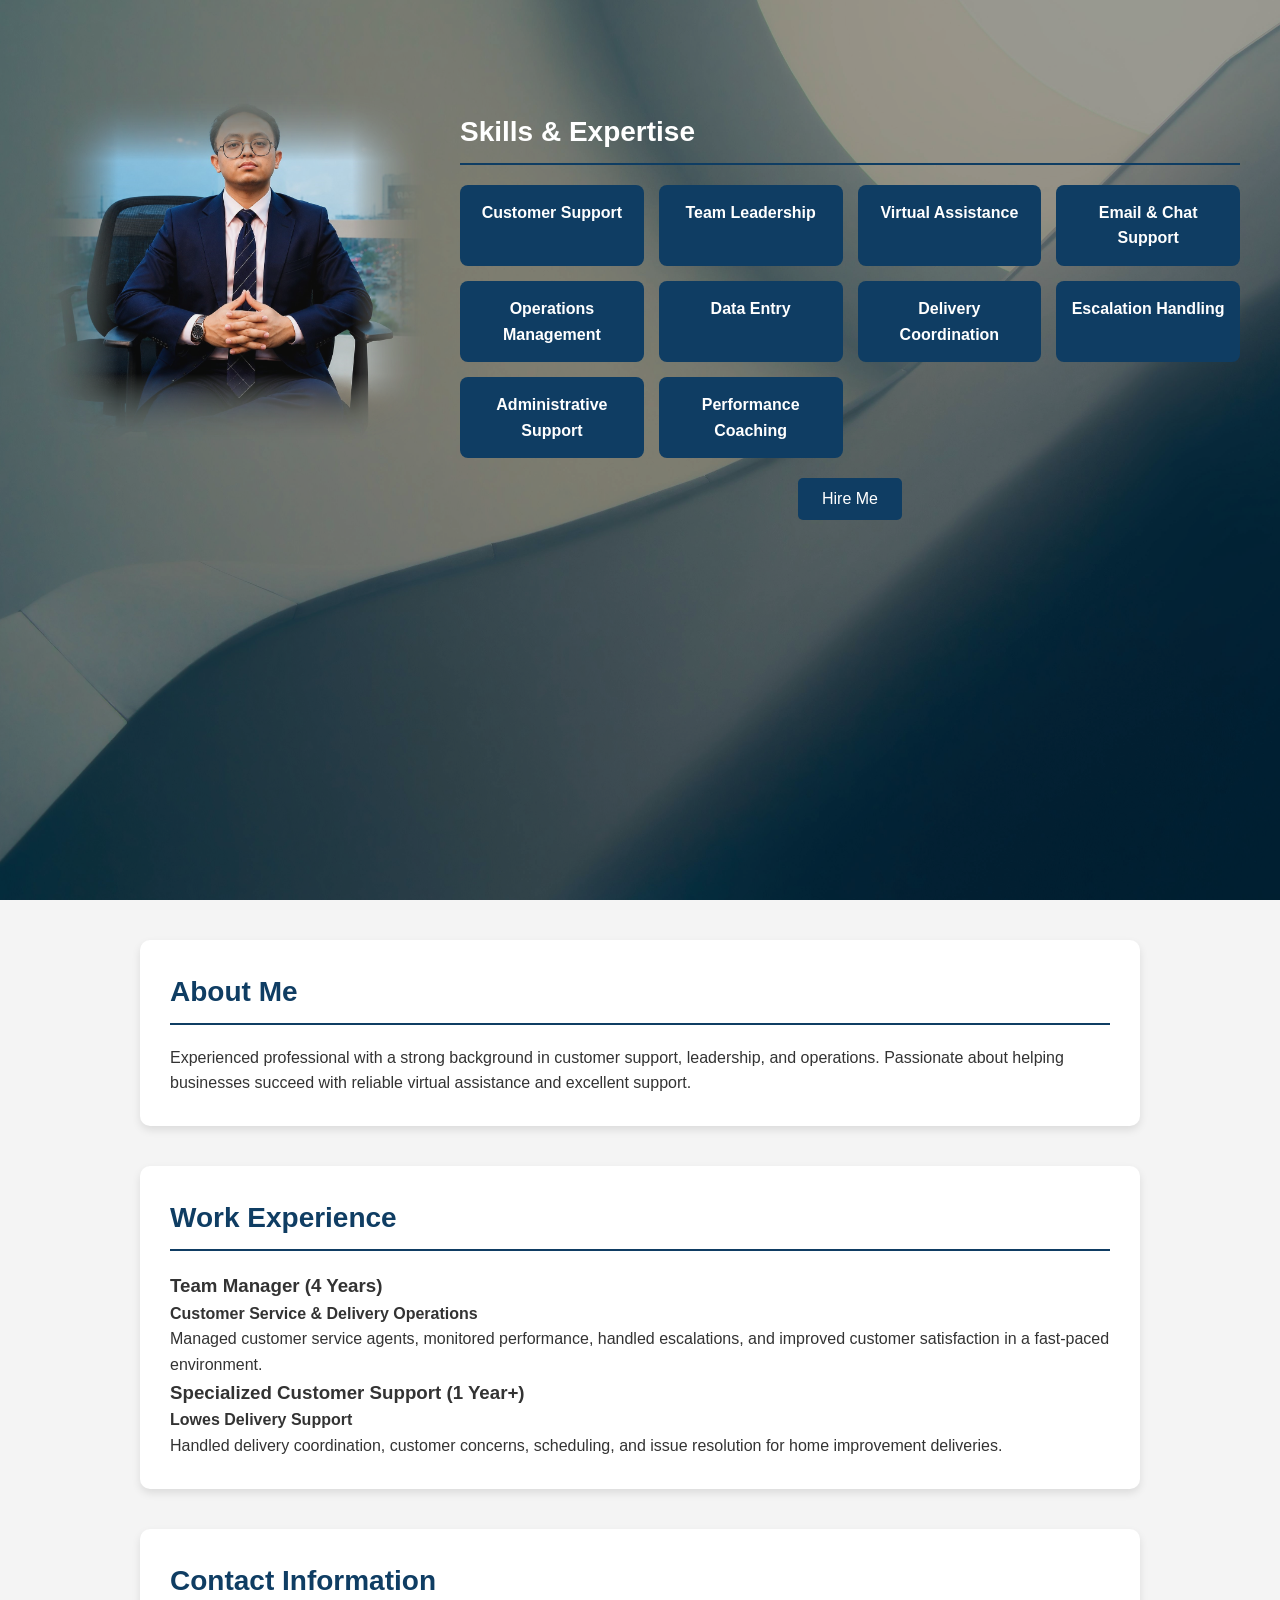
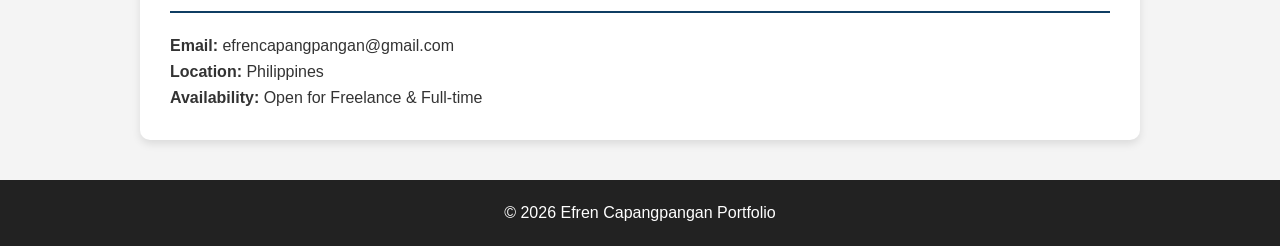
==== index.html @ 94d69461 "Update index.html" ====
<!DOCTYPE html>
<html lang="en">
<head>
  <meta charset="UTF-8" />
  <meta name="viewport" content="width=device-width, initial-scale=1.0"/>
  <title>Efren Capangpangan Portfolio</title>
  <style>
    /* Reset & Base Styles */
    * {
      box-sizing: border-box;
      margin: 0;
      padding: 0;
    }

    html {
      scroll-behavior: smooth;
    }

    body {
      font-family: 'Arial', sans-serif;
      color: #333;
      line-height: 1.6;
      background-color: #f4f4f4;
    }

    /* Hero / Banner Section with layout */
    .hero {
      background: url('pexels-jplenio-1103970.jpg') no-repeat center/cover;
      height: 100vh;
      display: flex;
      justify-content: center;
      align-items: center;
      padding: 20px;
      position: relative;
      color: #fff;
    }

    /* Overlay for text visibility */
    .hero::after {
      content: "";
      position: absolute;
      top: 0; left: 0; right: 0; bottom: 0;
      background: rgba(0, 0, 0, 0.4);
      z-index: 0;
    }

    /* Container inside hero for layout: image + skills */
    .hero-container {
      display: flex;
      width: 100%;
      max-width: 1200px;
      height: 80vh;
      align-items: flex-start;
      z-index: 1; /* above overlay */
    }

    /* Left: Profile image styling */
    .profile-left {
      flex: 1;
      display: flex;
      justify-content: center;
      align-items: center;
      overflow: hidden; /* clip the enlarged image if needed */
    }

    /* Updated profile image styles for fading borders on all sides and larger size */
    .profile-left img {
      width: 600px;
      max-width: 100%;
      height: auto;
      object-fit: cover;
      opacity: 0.9;
      transition: opacity 0.3s;
      
      /* Fade from all sides */
      mask-image: 
        linear-gradient(to bottom, transparent, black 20%, black 80%, transparent),
        linear-gradient(to right, transparent, black 20%, black 80%, transparent),
        linear-gradient(to top, transparent, black 20%, black 80%, transparent),
        linear-gradient(to left, transparent, black 20%, black 80%, transparent);
      mask-composite: intersect;
      -webkit-mask-image: 
        linear-gradient(to bottom, transparent, black 20%, black 80%, transparent),
        linear-gradient(to right, transparent, black 20%, black 80%, transparent),
        linear-gradient(to top, transparent, black 20%, black 80%, transparent),
        linear-gradient(to left, transparent, black 20%, black 80%, transparent);
      -webkit-mask-composite: intersect;
    }

    .profile-left img:hover {
      opacity: 1;
    }

    /* Right: Skills & Expertise */
    .expertise-right {
      flex: 2;
      padding-left: 30px;
      display: flex;
      flex-direction: column;
      justify-content: flex-start;
      margin-top: 20px;
    }

    .expertise-right h2 {
      font-size: 28px;
      margin-bottom: 20px;
      border-bottom: 2px solid #0f3d63;
      padding-bottom: 8px;
      color: #fff;
    }

    .skills {
      display: grid;
      grid-template-columns: repeat(auto-fit, minmax(150px, 1fr));
      gap: 15px;
    }

    .skill-box {
      background-color: #0f3d63;
      color: #fff;
      padding: 15px;
      border-radius: 8px;
      text-align: center;
      font-weight: bold;
      transition: background-color 0.3s;
    }
    .skill-box:hover {
      background-color: #1a5c7b;
    }

    /* Button styles */
    .hire-me-btn {
      margin-top: 20px;
      align-self: center;
      padding: 12px 24px;
      font-size: 16px;
      background-color: #0f3d63;
      color: #fff;
      border: none;
      border-radius: 5px;
      cursor: pointer;
      transition: background-color 0.3s;
    }

    .hire-me-btn:hover {
      background-color: #1a5c7b;
    }

    /* Responsive adjustments */
    @media(max-width: 768px) {
      .hero-container {
        flex-direction: column;
        align-items: center;
      }
      .expertise-right {
        padding-left: 0;
        margin-top: 20px;
        align-items: center;
      }
      .profile-left {
        margin-bottom: 20px;
      }
    }

    /* Sections styles (spacing & borders) */
section {
  max-width: 1000px;
  margin: 40px auto;
  background: #fff;
  padding: 30px;
  border-radius: 10px;
  box-shadow: 0 4px 8px rgba(0,0,0,0.1);
  position: relative;
  z-index: 1;
}

section h2 {
  margin-bottom: 20px;
  color: #0f3d63;
  font-size: 28px;
  border-bottom: 2px solid #0f3d63;
  padding-bottom: 8px;
  font-weight: bold;
}

/* Skills grid inside sections */
.skills {
  display: grid;
  grid-template-columns: repeat(auto-fit, minmax(150px, 1fr));
  gap: 15px;
}

.skill-box {
  background-color: #0f3d63;
  color: #fff;
  padding: 15px;
  border-radius: 8px;
  text-align: center;
  font-weight: bold;
  transition: background-color 0.3s;
}
.skill-box:hover {
  background-color: #1a5c7b;
}

/* Footer styles */
footer {
  background-color: #222;
  color: #fff;
  text-align: center;
  padding: 20px;
  margin-top: 40px;
}
</style>
</head>
<body>

<!-- Removed the top black header -->

<!-- Hero / Banner with layout -->
<div class="hero">
  <div class="hero-container">
    <!-- Left: Profile Picture -->
    <div class="profile-left">
      <img src="profile.jpg" alt="Efren Profile" />
    </div>
    <!-- Right: Skills & Expertise -->
    <div class="expertise-right">
      <h2>Skills & Expertise</h2>
      <div class="skills">
        <div class="skill-box">Customer Support</div>
        <div class="skill-box">Team Leadership</div>
        <div class="skill-box">Virtual Assistance</div>
        <div class="skill-box">Email & Chat Support</div>
        <div class="skill-box">Operations Management</div>
        <div class="skill-box">Data Entry</div>
        <div class="skill-box">Delivery Coordination</div>
        <div class="skill-box">Escalation Handling</div>
        <div class="skill-box">Administrative Support</div>
        <div class="skill-box">Performance Coaching</div>
      </div>
      <!-- Hire Me Button Centered -->
      <button class="hire-me-btn">Hire Me</button>
    </div>
  </div>
</div>

<!-- About Me -->
<section id="about">
  <h2>About Me</h2>
  <p>Experienced professional with a strong background in customer support, leadership, and operations. Passionate about helping businesses succeed with reliable virtual assistance and excellent support.</p>
</section>

<!-- Work Experience -->
<section id="experience">
  <h2>Work Experience</h2>
  <div class="experience">
    <h3>Team Manager (4 Years)</h3>
    <p><strong>Customer Service & Delivery Operations</strong></p>
    <p>Managed customer service agents, monitored performance, handled escalations, and improved customer satisfaction in a fast-paced environment.</p>
  </div>
  <div class="experience">
    <h3>Specialized Customer Support (1 Year+)</h3>
    <p><strong>Lowes Delivery Support</strong></p>
    <p>Handled delivery coordination, customer concerns, scheduling, and issue resolution for home improvement deliveries.</p>
  </div>
  <!-- Add more experiences as needed -->
</section>

<!-- Contact -->
<section id="contact">
  <h2>Contact Information</h2>
  <div class="contact-box">
    <p><strong>Email:</strong> efrencapangpangan@gmail.com</p>
    <p><strong>Location:</strong> Philippines</p>
    <p><strong>Availability:</strong> Open for Freelance & Full-time</p>
  </div>
</section>

<!-- Footer -->
<footer>
  <p>© 2026 Efren Capangpangan Portfolio</p>
</footer>

</body>
</html>
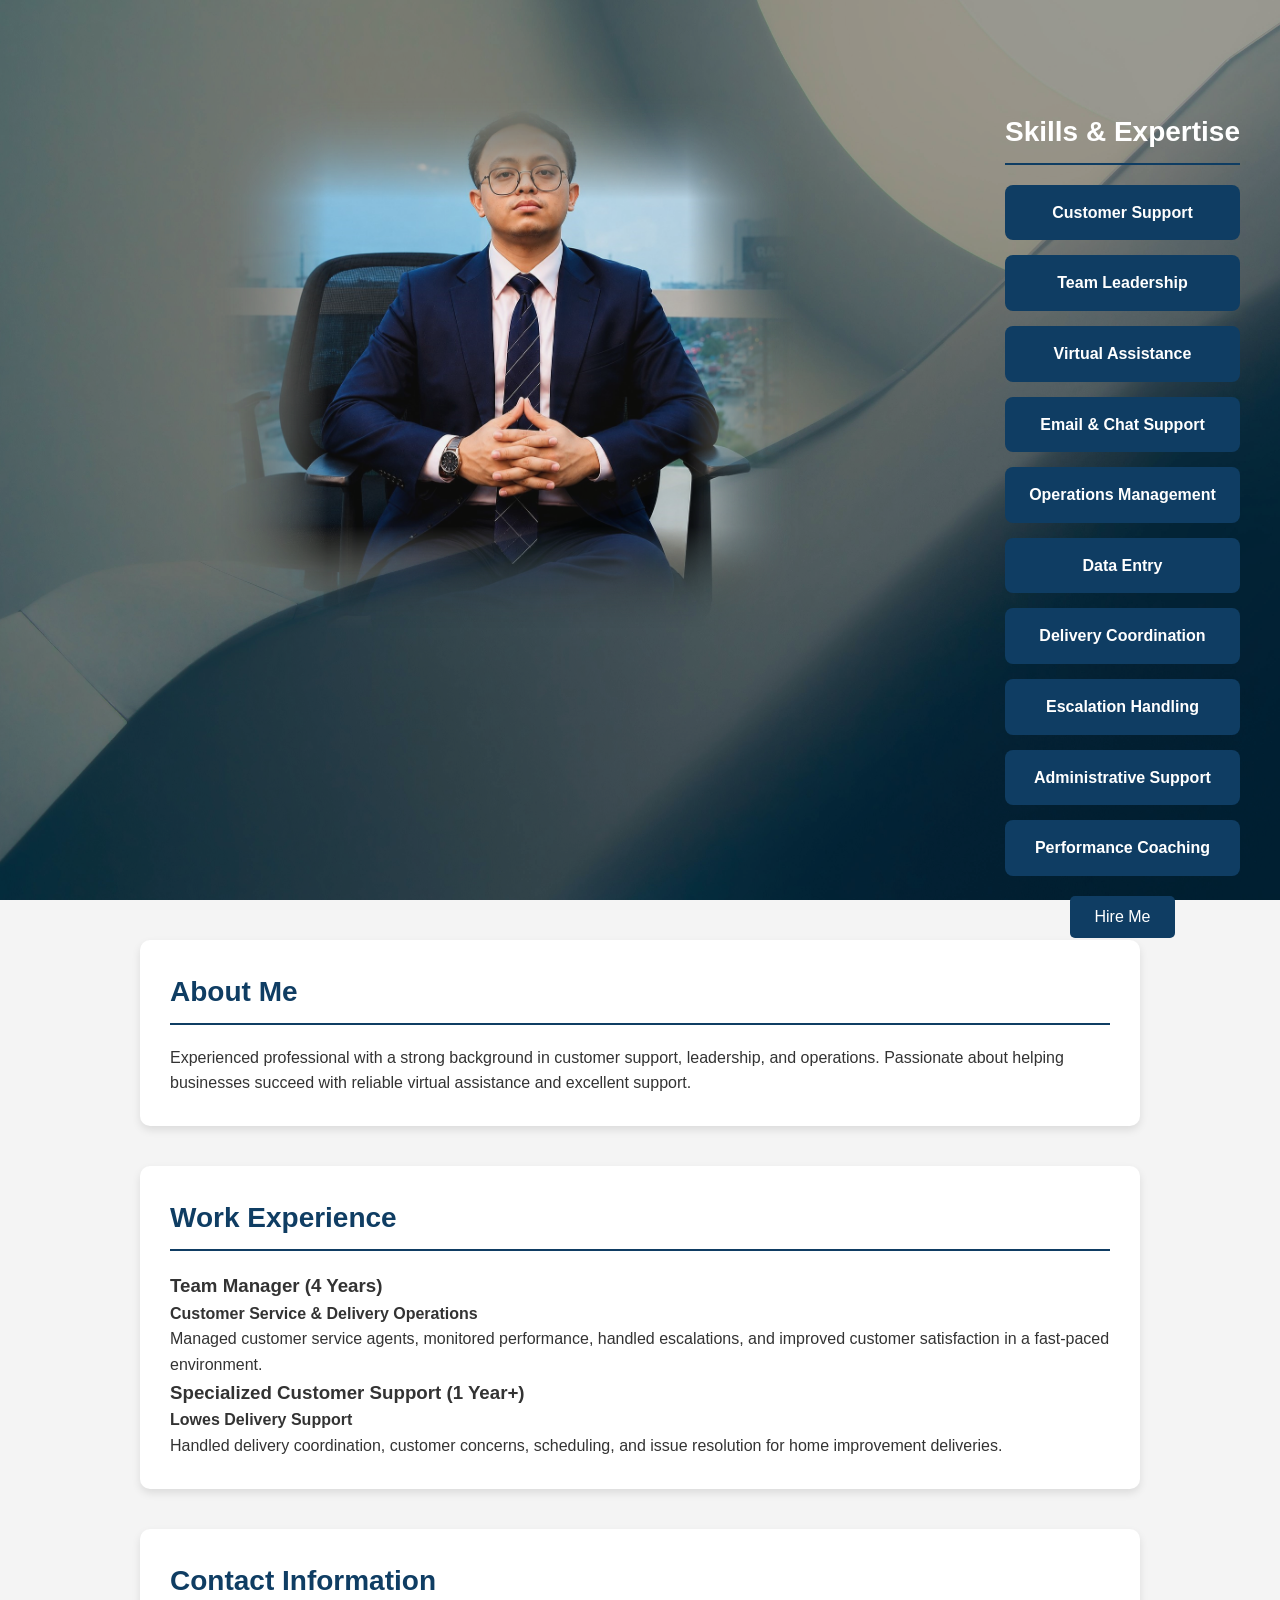
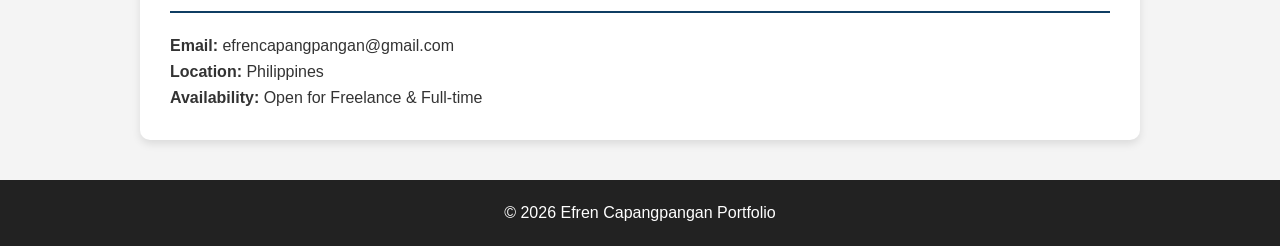
==== commit d1d0ed97: "Update index.html" ====
--- a/index.html
+++ b/index.html
@@ -91,14 +91,35 @@
       opacity: 1;
     }
 
-    /* Right: Skills & Expertise */
+    /* Right: Skills & Expertise with background fill */
     .expertise-right {
-      flex: 2;
+      position: relative;
       padding-left: 30px;
       display: flex;
       flex-direction: column;
       justify-content: flex-start;
       margin-top: 20px;
+      z-index: 1;
+      overflow: hidden;
+    }
+
+    /* The background fill for remaining space */
+    .background-fill {
+      position: absolute;
+      top: 0;
+      right: 0;
+      width: 50%; /* Adjust as needed */
+      height: 100%;
+      background-image: url('your-photo.jpg'); /* Replace with your photo path */
+      background-size: cover;
+      background-position: center;
+      z-index: 0; /* behind content */
+    }
+
+    /* Ensure content is above background fill */
+    .expertise-right > * {
+      position: relative;
+      z-index: 1;
     }
 
     .expertise-right h2 {
@@ -224,8 +245,9 @@
     <div class="profile-left">
       <img src="profile.jpg" alt="Efren Profile" />
     </div>
-    <!-- Right: Skills & Expertise -->
+    <!-- Right: Skills & Expertise with background fill -->
     <div class="expertise-right">
+      <div class="background-fill"></div>
       <h2>Skills & Expertise</h2>
       <div class="skills">
         <div class="skill-box">Customer Support</div>
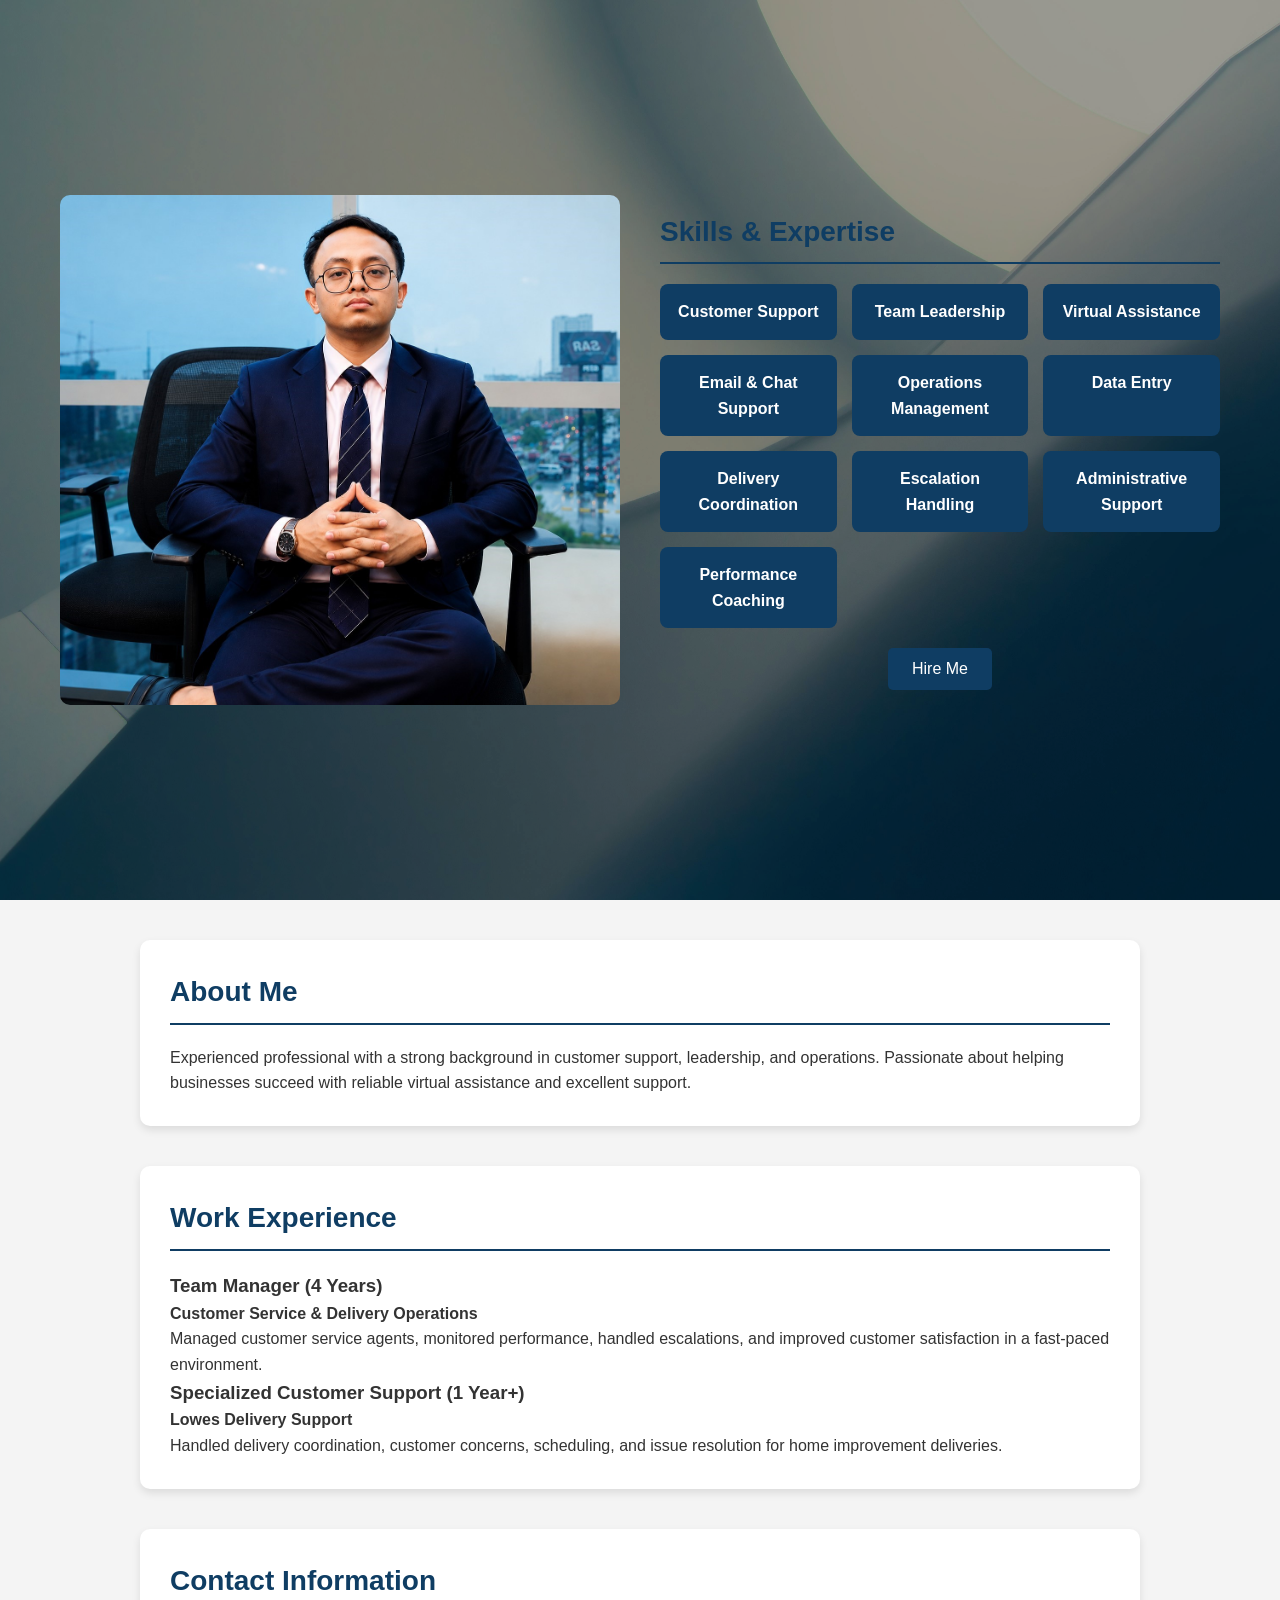
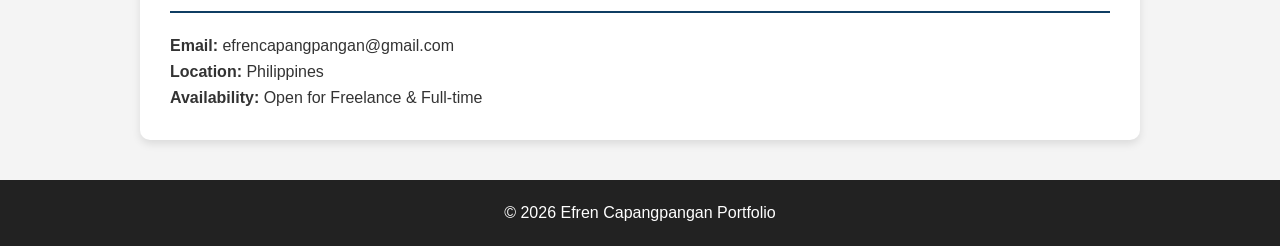
==== commit c69ac64d: "Update index.html" ====
--- a/index.html
+++ b/index.html
@@ -50,7 +50,7 @@
       width: 100%;
       max-width: 1200px;
       height: 80vh;
-      align-items: flex-start;
+      align-items: center;
       z-index: 1; /* above overlay */
     }
 
@@ -60,74 +60,45 @@
       display: flex;
       justify-content: center;
       align-items: center;
-      overflow: hidden; /* clip the enlarged image if needed */
-    }
-
-    /* Updated profile image styles for fading borders on all sides and larger size */
+      padding: 20px;
+    }
+
+    /* Profile image without fade, larger size */
     .profile-left img {
       width: 600px;
       max-width: 100%;
       height: auto;
       object-fit: cover;
-      opacity: 0.9;
-      transition: opacity 0.3s;
-      
-      /* Fade from all sides */
-      mask-image: 
-        linear-gradient(to bottom, transparent, black 20%, black 80%, transparent),
-        linear-gradient(to right, transparent, black 20%, black 80%, transparent),
-        linear-gradient(to top, transparent, black 20%, black 80%, transparent),
-        linear-gradient(to left, transparent, black 20%, black 80%, transparent);
-      mask-composite: intersect;
-      -webkit-mask-image: 
-        linear-gradient(to bottom, transparent, black 20%, black 80%, transparent),
-        linear-gradient(to right, transparent, black 20%, black 80%, transparent),
-        linear-gradient(to top, transparent, black 20%, black 80%, transparent),
-        linear-gradient(to left, transparent, black 20%, black 80%, transparent);
-      -webkit-mask-composite: intersect;
-    }
-
-    .profile-left img:hover {
-      opacity: 1;
-    }
-
-    /* Right: Skills & Expertise with background fill */
+      border-radius: 10px;
+      /* Removed fade masks */
+    }
+
+    /* Right: Skills & Expertise with background fill, now in normal position */
     .expertise-right {
+      flex: 1;
       position: relative;
-      padding-left: 30px;
       display: flex;
       flex-direction: column;
       justify-content: flex-start;
-      margin-top: 20px;
-      z-index: 1;
-      overflow: hidden;
-    }
-
-    /* The background fill for remaining space */
-    .background-fill {
-      position: absolute;
-      top: 0;
-      right: 0;
-      width: 50%; /* Adjust as needed */
-      height: 100%;
-      background-image: url('your-photo.jpg'); /* Replace with your photo path */
-      background-size: cover;
-      background-position: center;
-      z-index: 0; /* behind content */
-    }
-
-    /* Ensure content is above background fill */
-    .expertise-right > * {
-      position: relative;
-      z-index: 1;
-    }
-
+      padding: 20px;
+    }
+
+    /* Optional: background fill for right side (can be removed if not needed) */
+    /* If you want a background color instead, uncomment below */
+    /*
+    .expertise-right {
+      background-color: #e0f0f9;
+      border-radius: 10px;
+    }
+    */
+
+    /* Content inside expertise-right */
     .expertise-right h2 {
       font-size: 28px;
       margin-bottom: 20px;
       border-bottom: 2px solid #0f3d63;
       padding-bottom: 8px;
-      color: #fff;
+      color: #0f3d63;
     }
 
     .skills {
@@ -173,13 +144,9 @@
         flex-direction: column;
         align-items: center;
       }
-      .expertise-right {
-        padding-left: 0;
-        margin-top: 20px;
-        align-items: center;
-      }
-      .profile-left {
-        margin-bottom: 20px;
+      .profile-left, .expertise-right {
+        width: 100%;
+        padding: 10px;
       }
     }
 
@@ -201,7 +168,6 @@
   font-size: 28px;
   border-bottom: 2px solid #0f3d63;
   padding-bottom: 8px;
-  font-weight: bold;
 }
 
 /* Skills grid inside sections */
@@ -245,9 +211,8 @@
     <div class="profile-left">
       <img src="profile.jpg" alt="Efren Profile" />
     </div>
-    <!-- Right: Skills & Expertise with background fill -->
+    <!-- Right: Skills & Expertise -->
     <div class="expertise-right">
-      <div class="background-fill"></div>
       <h2>Skills & Expertise</h2>
       <div class="skills">
         <div class="skill-box">Customer Support</div>
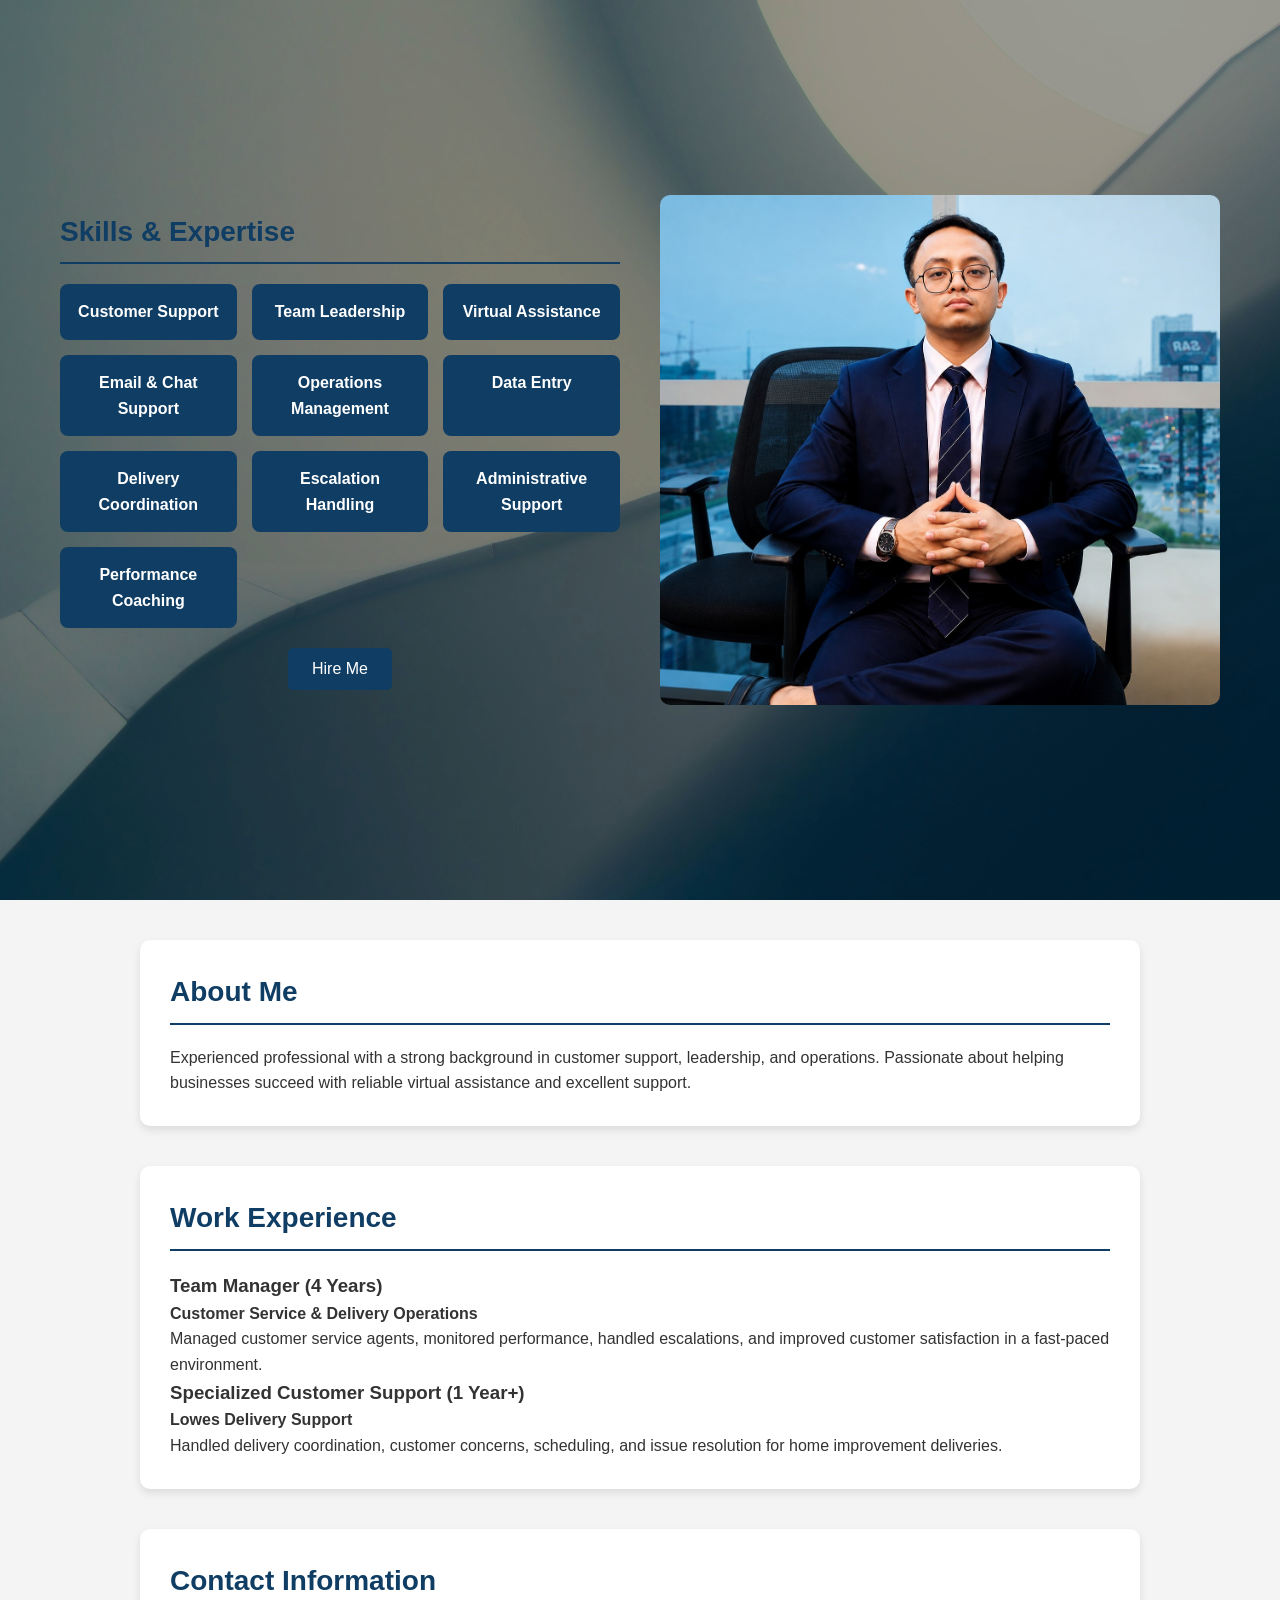
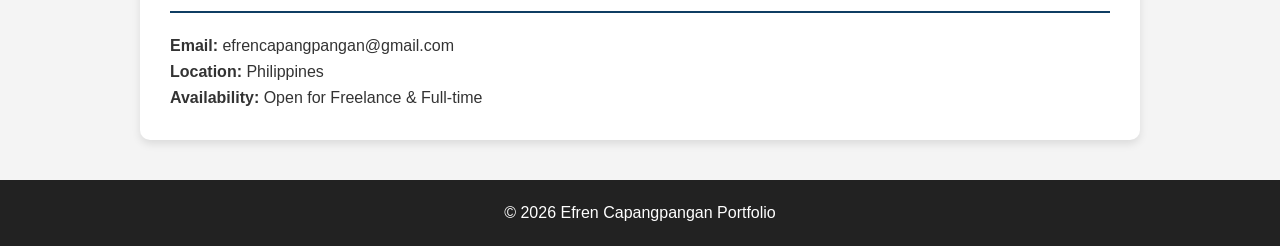
==== commit 12b715b4: "Update index.html" ====
--- a/index.html
+++ b/index.html
@@ -44,7 +44,7 @@
       z-index: 0;
     }
 
-    /* Container inside hero for layout: image + skills */
+    /* Container inside hero for layout: skills on left, image on right */
     .hero-container {
       display: flex;
       width: 100%;
@@ -54,46 +54,16 @@
       z-index: 1; /* above overlay */
     }
 
-    /* Left: Profile image styling */
-    .profile-left {
+    /* Skills & Expertise on the left */
+    .expertise-left {
       flex: 1;
-      display: flex;
-      justify-content: center;
-      align-items: center;
-      padding: 20px;
-    }
-
-    /* Profile image without fade, larger size */
-    .profile-left img {
-      width: 600px;
-      max-width: 100%;
-      height: auto;
-      object-fit: cover;
-      border-radius: 10px;
-      /* Removed fade masks */
-    }
-
-    /* Right: Skills & Expertise with background fill, now in normal position */
-    .expertise-right {
-      flex: 1;
-      position: relative;
       display: flex;
       flex-direction: column;
       justify-content: flex-start;
       padding: 20px;
     }
 
-    /* Optional: background fill for right side (can be removed if not needed) */
-    /* If you want a background color instead, uncomment below */
-    /*
-    .expertise-right {
-      background-color: #e0f0f9;
-      border-radius: 10px;
-    }
-    */
-
-    /* Content inside expertise-right */
-    .expertise-right h2 {
+    .expertise-left h2 {
       font-size: 28px;
       margin-bottom: 20px;
       border-bottom: 2px solid #0f3d63;
@@ -120,7 +90,24 @@
       background-color: #1a5c7b;
     }
 
-    /* Button styles */
+    /* Profile picture on the right */
+    .profile-right {
+      flex: 1;
+      display: flex;
+      justify-content: center;
+      align-items: center;
+      padding: 20px;
+    }
+
+    .profile-right img {
+      width: 600px;
+      max-width: 100%;
+      height: auto;
+      object-fit: cover;
+      border-radius: 10px;
+    }
+
+    /* Hire Me Button */
     .hire-me-btn {
       margin-top: 20px;
       align-self: center;
@@ -144,7 +131,7 @@
         flex-direction: column;
         align-items: center;
       }
-      .profile-left, .expertise-right {
+      .expertise-left, .profile-right {
         width: 100%;
         padding: 10px;
       }
@@ -202,17 +189,13 @@
 </head>
 <body>
 
-<!-- Removed the top black header -->
+<!-- Removed the black header -->
 
 <!-- Hero / Banner with layout -->
 <div class="hero">
   <div class="hero-container">
-    <!-- Left: Profile Picture -->
-    <div class="profile-left">
-      <img src="profile.jpg" alt="Efren Profile" />
-    </div>
-    <!-- Right: Skills & Expertise -->
-    <div class="expertise-right">
+    <!-- Skills & Expertise on the left -->
+    <div class="expertise-left">
       <h2>Skills & Expertise</h2>
       <div class="skills">
         <div class="skill-box">Customer Support</div>
@@ -226,8 +209,11 @@
         <div class="skill-box">Administrative Support</div>
         <div class="skill-box">Performance Coaching</div>
       </div>
-      <!-- Hire Me Button Centered -->
       <button class="hire-me-btn">Hire Me</button>
+    </div>
+    <!-- Profile picture on the right -->
+    <div class="profile-right">
+      <img src="profile.jpg" alt="Efren Profile" />
     </div>
   </div>
 </div>
@@ -251,7 +237,6 @@
     <p><strong>Lowes Delivery Support</strong></p>
     <p>Handled delivery coordination, customer concerns, scheduling, and issue resolution for home improvement deliveries.</p>
   </div>
-  <!-- Add more experiences as needed -->
 </section>
 
 <!-- Contact -->
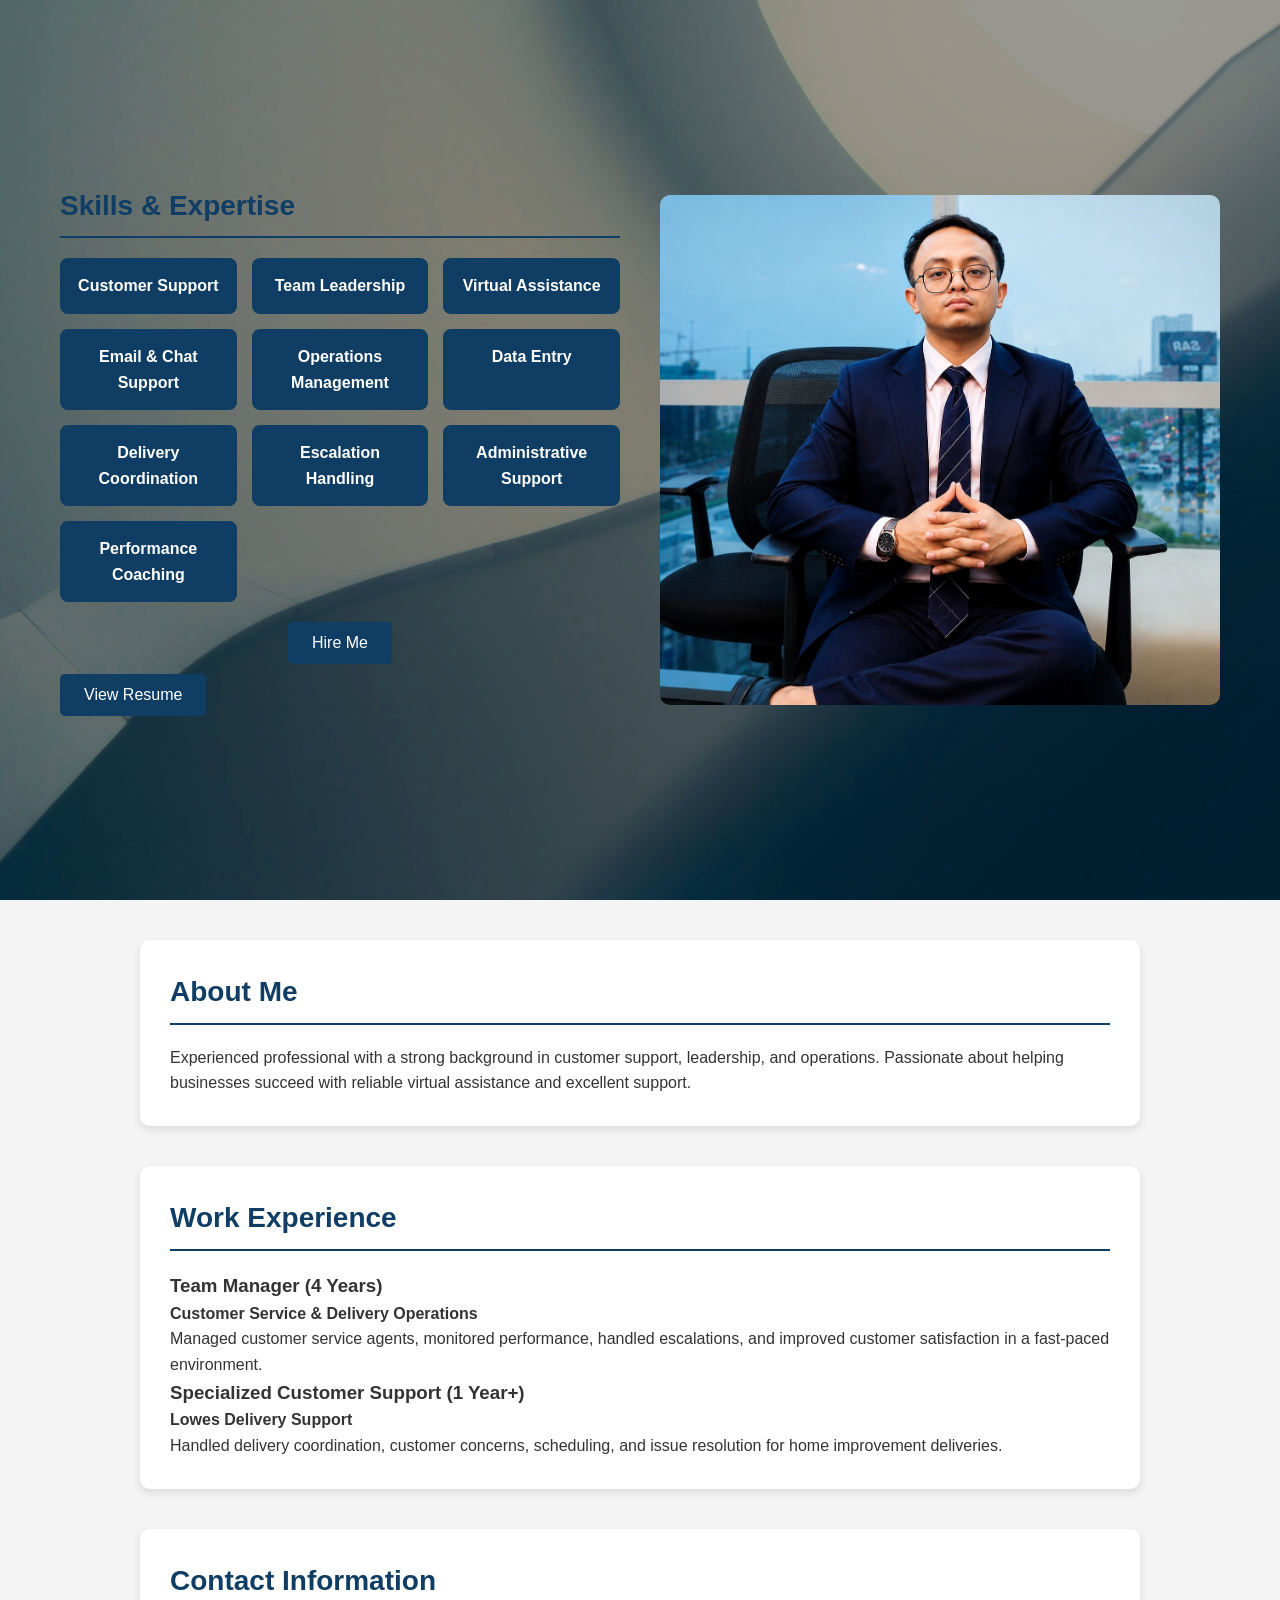
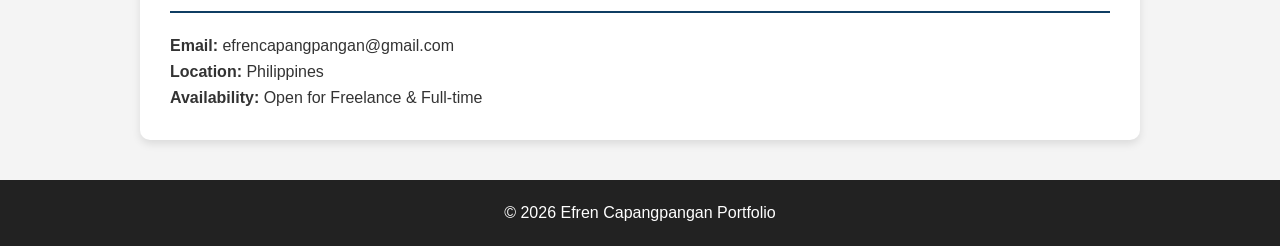
==== commit 272a80a6: "Update index.html" ====
--- a/index.html
+++ b/index.html
@@ -122,6 +122,23 @@
     }
 
     .hire-me-btn:hover {
+      background-color: #1a5c7b;
+    }
+
+    /* Resume Button */
+    .resume-btn {
+      margin-top: 10px; /* spacing above the button */
+      padding: 12px 24px;
+      font-size: 16px;
+      background-color: #0f3d63;
+      color: #fff;
+      border: none;
+      border-radius: 5px;
+      cursor: pointer;
+      transition: background-color 0.3s;
+    }
+
+    .resume-btn:hover {
       background-color: #1a5c7b;
     }
 
@@ -210,6 +227,10 @@
         <div class="skill-box">Performance Coaching</div>
       </div>
       <button class="hire-me-btn">Hire Me</button>
+      <!-- Resume Button wrapped in link -->
+      <a href="your-resume.pdf" target="_blank" rel="noopener noreferrer">
+        <button class="resume-btn">View Resume</button>
+      </a>
     </div>
     <!-- Profile picture on the right -->
     <div class="profile-right">
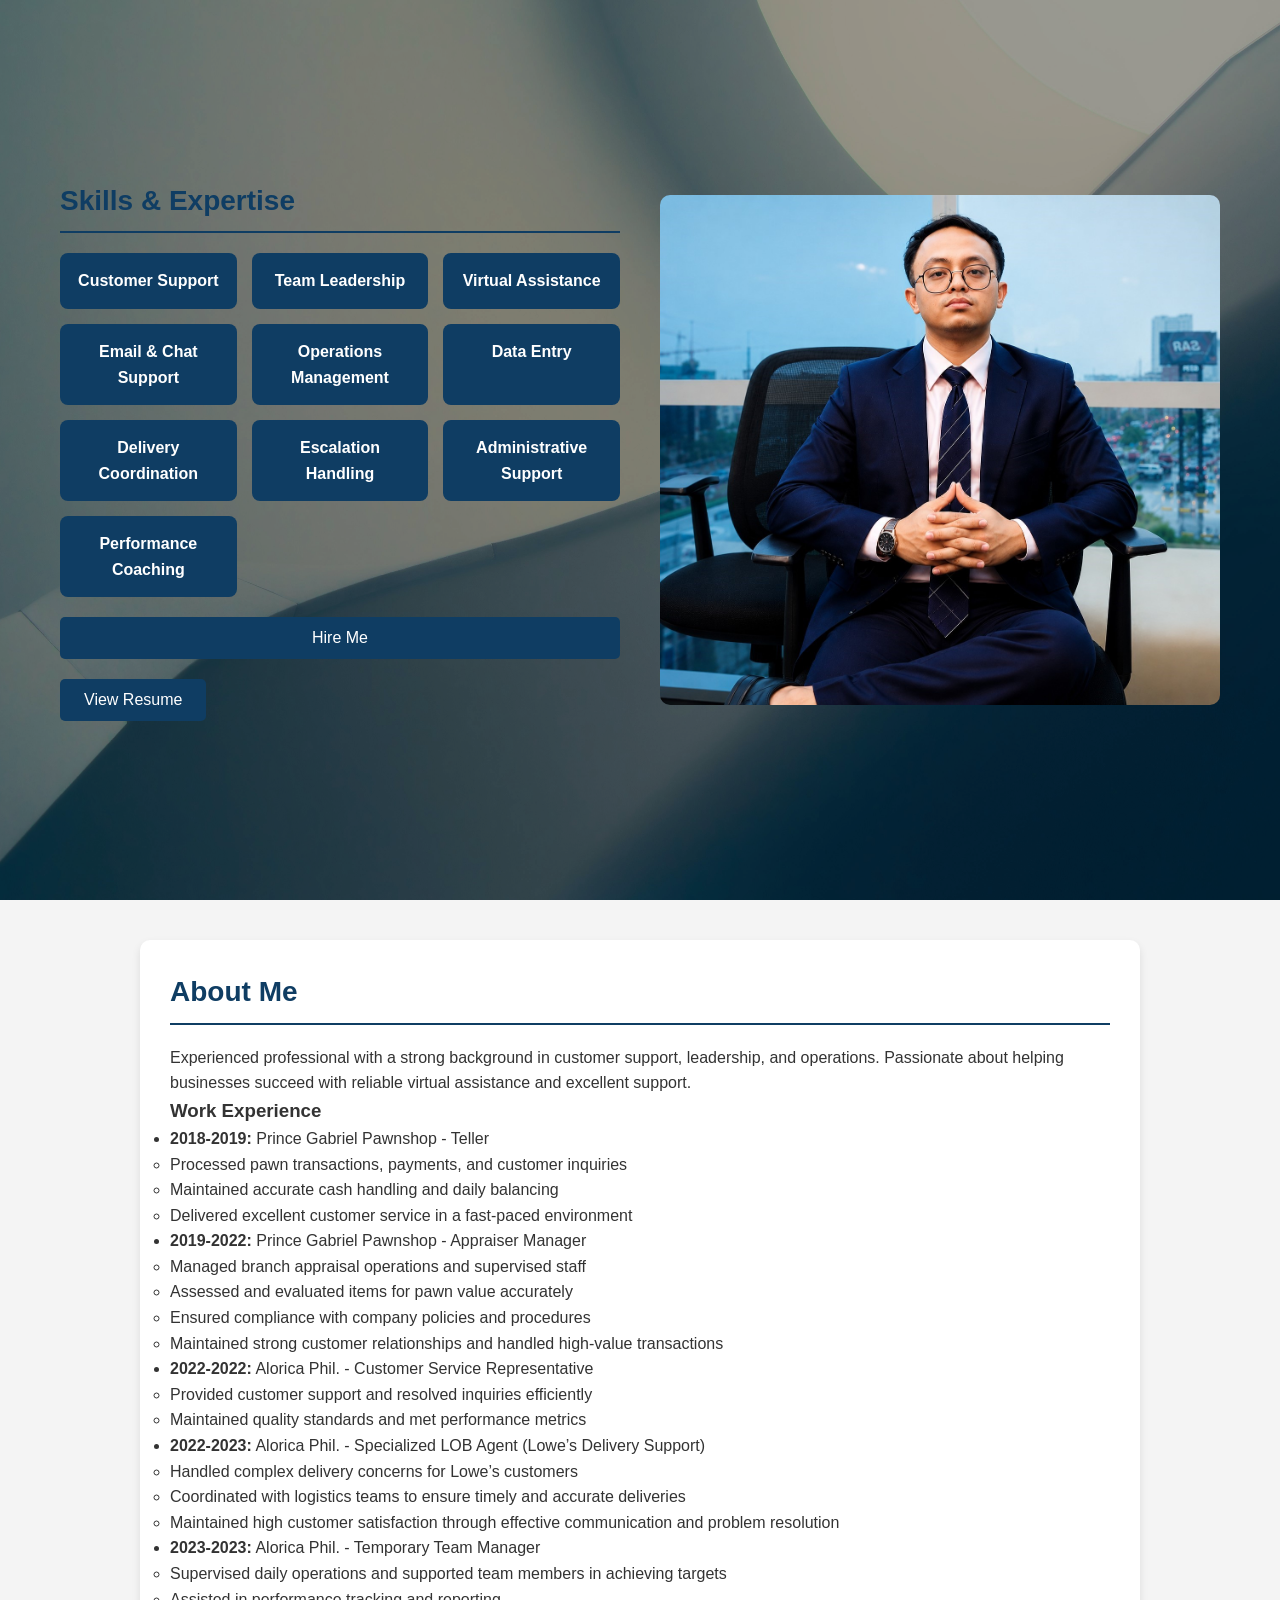
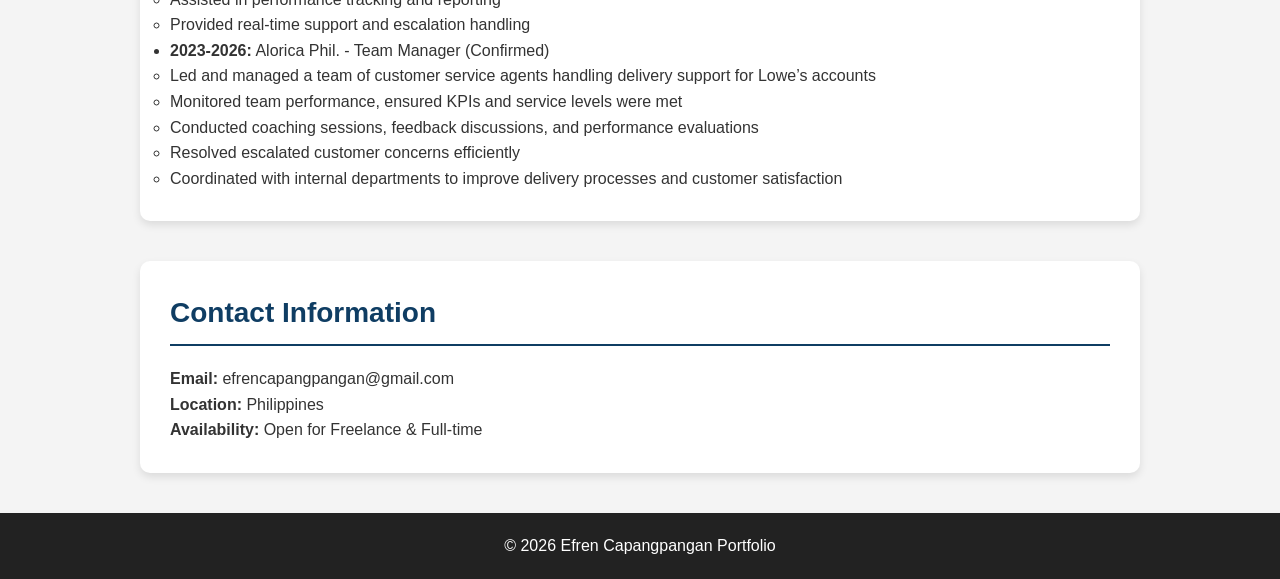
==== commit 8ccd061b: "Update index.html" ====
--- a/index.html
+++ b/index.html
@@ -107,10 +107,9 @@
       border-radius: 10px;
     }
 
-    /* Hire Me Button */
-    .hire-me-btn {
+    /* Buttons styles */
+    .hire-me-btn, .resume-btn {
       margin-top: 20px;
-      align-self: center;
       padding: 12px 24px;
       font-size: 16px;
       background-color: #0f3d63;
@@ -121,24 +120,7 @@
       transition: background-color 0.3s;
     }
 
-    .hire-me-btn:hover {
-      background-color: #1a5c7b;
-    }
-
-    /* Resume Button */
-    .resume-btn {
-      margin-top: 10px; /* spacing above the button */
-      padding: 12px 24px;
-      font-size: 16px;
-      background-color: #0f3d63;
-      color: #fff;
-      border: none;
-      border-radius: 5px;
-      cursor: pointer;
-      transition: background-color 0.3s;
-    }
-
-    .resume-btn:hover {
+    .hire-me-btn:hover, .resume-btn:hover {
       background-color: #1a5c7b;
     }
 
@@ -239,25 +221,57 @@
   </div>
 </div>
 
-<!-- About Me -->
+<!-- About Me with detailed experience -->
 <section id="about">
   <h2>About Me</h2>
   <p>Experienced professional with a strong background in customer support, leadership, and operations. Passionate about helping businesses succeed with reliable virtual assistance and excellent support.</p>
-</section>
-
-<!-- Work Experience -->
-<section id="experience">
-  <h2>Work Experience</h2>
-  <div class="experience">
-    <h3>Team Manager (4 Years)</h3>
-    <p><strong>Customer Service & Delivery Operations</strong></p>
-    <p>Managed customer service agents, monitored performance, handled escalations, and improved customer satisfaction in a fast-paced environment.</p>
-  </div>
-  <div class="experience">
-    <h3>Specialized Customer Support (1 Year+)</h3>
-    <p><strong>Lowes Delivery Support</strong></p>
-    <p>Handled delivery coordination, customer concerns, scheduling, and issue resolution for home improvement deliveries.</p>
-  </div>
+  <h3>Work Experience</h3>
+  <ul>
+    <li><strong>2018-2019:</strong> Prince Gabriel Pawnshop - Teller
+      <ul>
+        <li>Processed pawn transactions, payments, and customer inquiries</li>
+        <li>Maintained accurate cash handling and daily balancing</li>
+        <li>Delivered excellent customer service in a fast-paced environment</li>
+      </ul>
+    </li>
+    <li><strong>2019-2022:</strong> Prince Gabriel Pawnshop - Appraiser Manager
+      <ul>
+        <li>Managed branch appraisal operations and supervised staff</li>
+        <li>Assessed and evaluated items for pawn value accurately</li>
+        <li>Ensured compliance with company policies and procedures</li>
+        <li>Maintained strong customer relationships and handled high-value transactions</li>
+      </ul>
+    </li>
+    <li><strong>2022-2022:</strong> Alorica Phil. - Customer Service Representative
+      <ul>
+        <li>Provided customer support and resolved inquiries efficiently</li>
+        <li>Maintained quality standards and met performance metrics</li>
+      </ul>
+    </li>
+    <li><strong>2022-2023:</strong> Alorica Phil. - Specialized LOB Agent (Lowe’s Delivery Support)
+      <ul>
+        <li>Handled complex delivery concerns for Lowe’s customers</li>
+        <li>Coordinated with logistics teams to ensure timely and accurate deliveries</li>
+        <li>Maintained high customer satisfaction through effective communication and problem resolution</li>
+      </ul>
+    </li>
+    <li><strong>2023-2023:</strong> Alorica Phil. - Temporary Team Manager
+      <ul>
+        <li>Supervised daily operations and supported team members in achieving targets</li>
+        <li>Assisted in performance tracking and reporting</li>
+        <li>Provided real-time support and escalation handling</li>
+      </ul>
+    </li>
+    <li><strong>2023-2026:</strong> Alorica Phil. - Team Manager (Confirmed)
+      <ul>
+        <li>Led and managed a team of customer service agents handling delivery support for Lowe’s accounts</li>
+        <li>Monitored team performance, ensured KPIs and service levels were met</li>
+        <li>Conducted coaching sessions, feedback discussions, and performance evaluations</li>
+        <li>Resolved escalated customer concerns efficiently</li>
+        <li>Coordinated with internal departments to improve delivery processes and customer satisfaction</li>
+      </ul>
+    </li>
+  </ul>
 </section>
 
 <!-- Contact -->
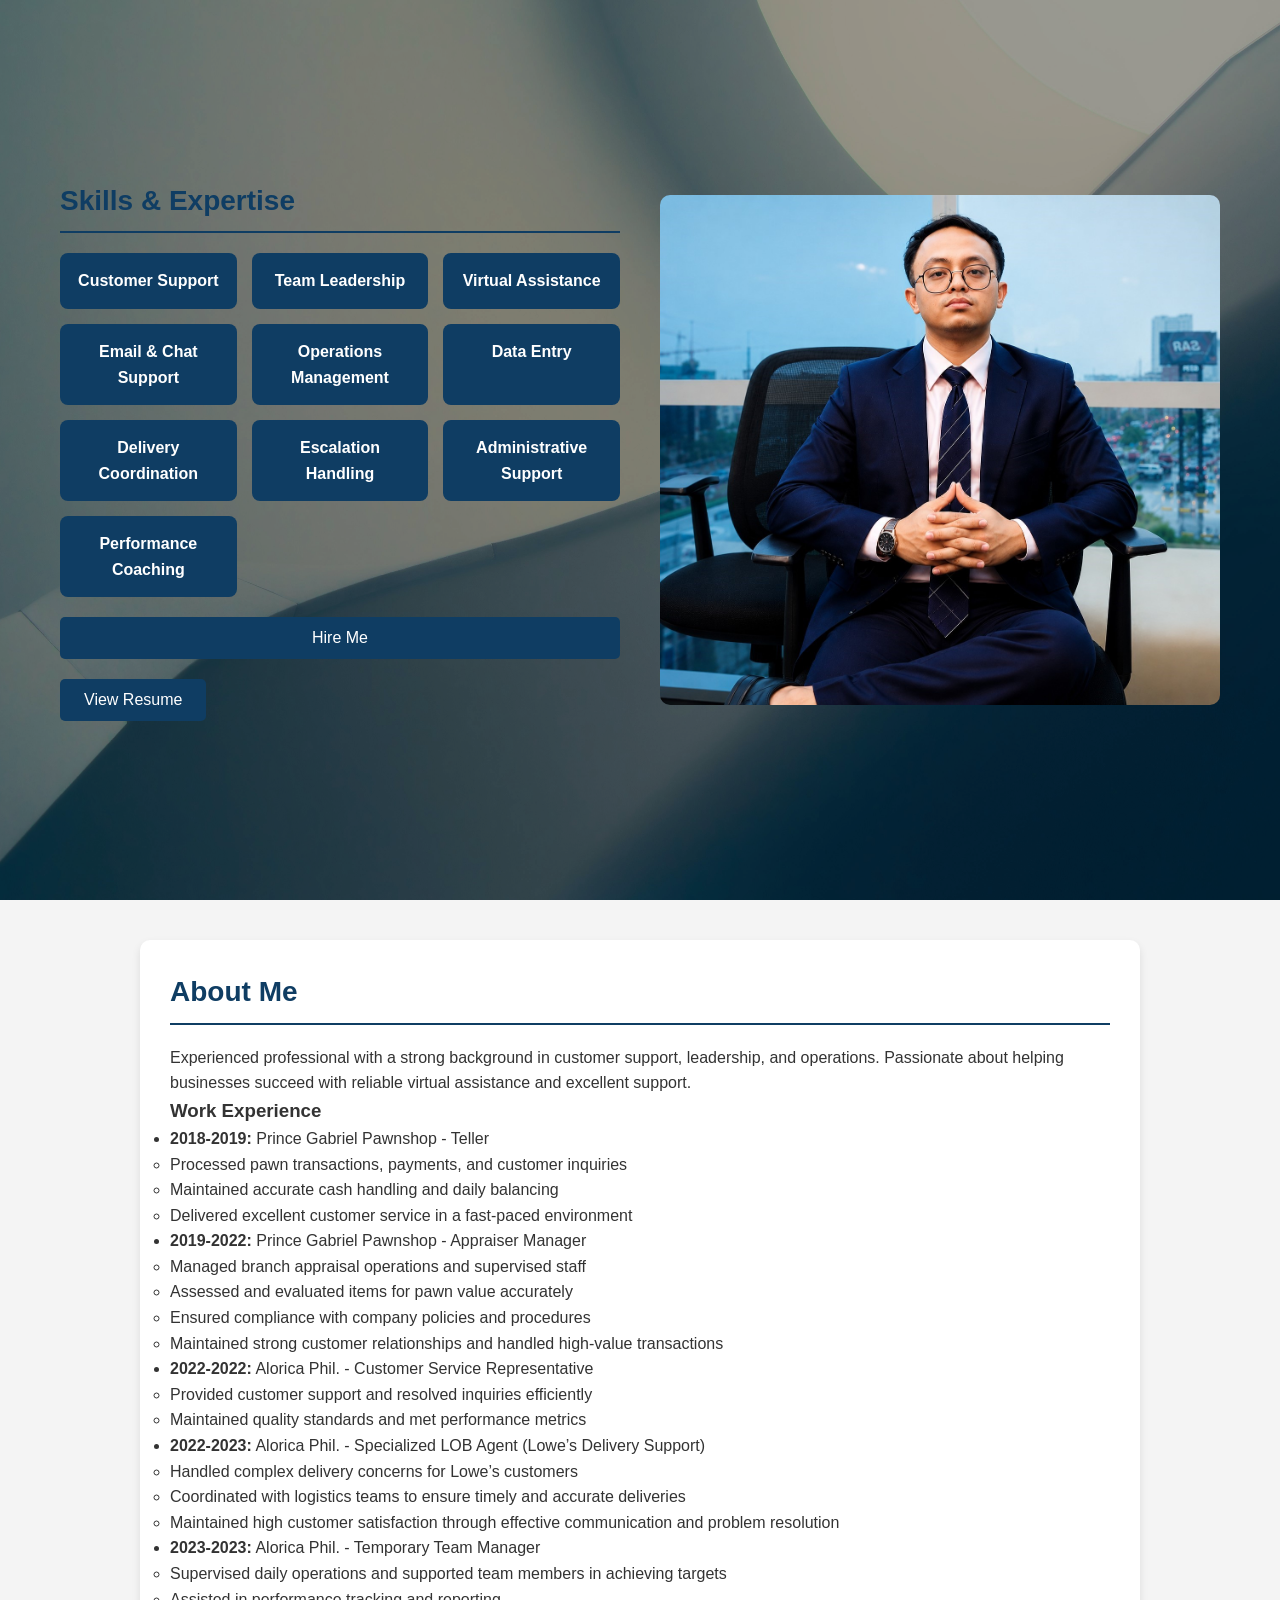
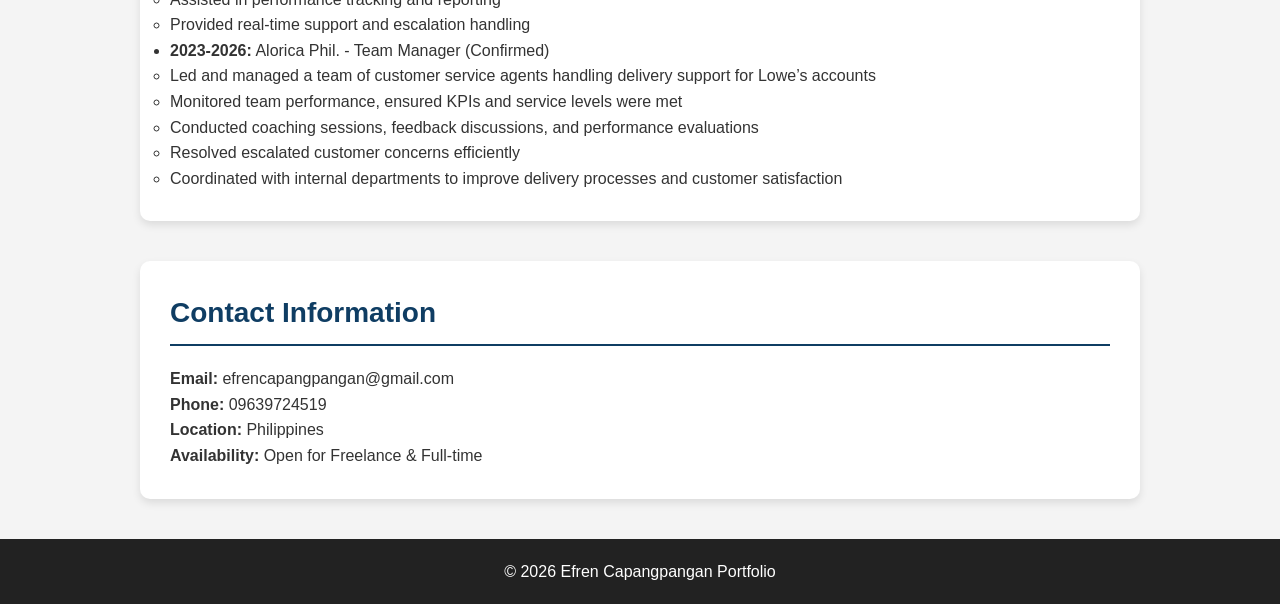
==== commit 014ac08f: "Update index.html" ====
--- a/index.html
+++ b/index.html
@@ -279,6 +279,7 @@
   <h2>Contact Information</h2>
   <div class="contact-box">
     <p><strong>Email:</strong> efrencapangpangan@gmail.com</p>
+    <p><strong>Phone:</strong> 09639724519</p>
     <p><strong>Location:</strong> Philippines</p>
     <p><strong>Availability:</strong> Open for Freelance & Full-time</p>
   </div>
